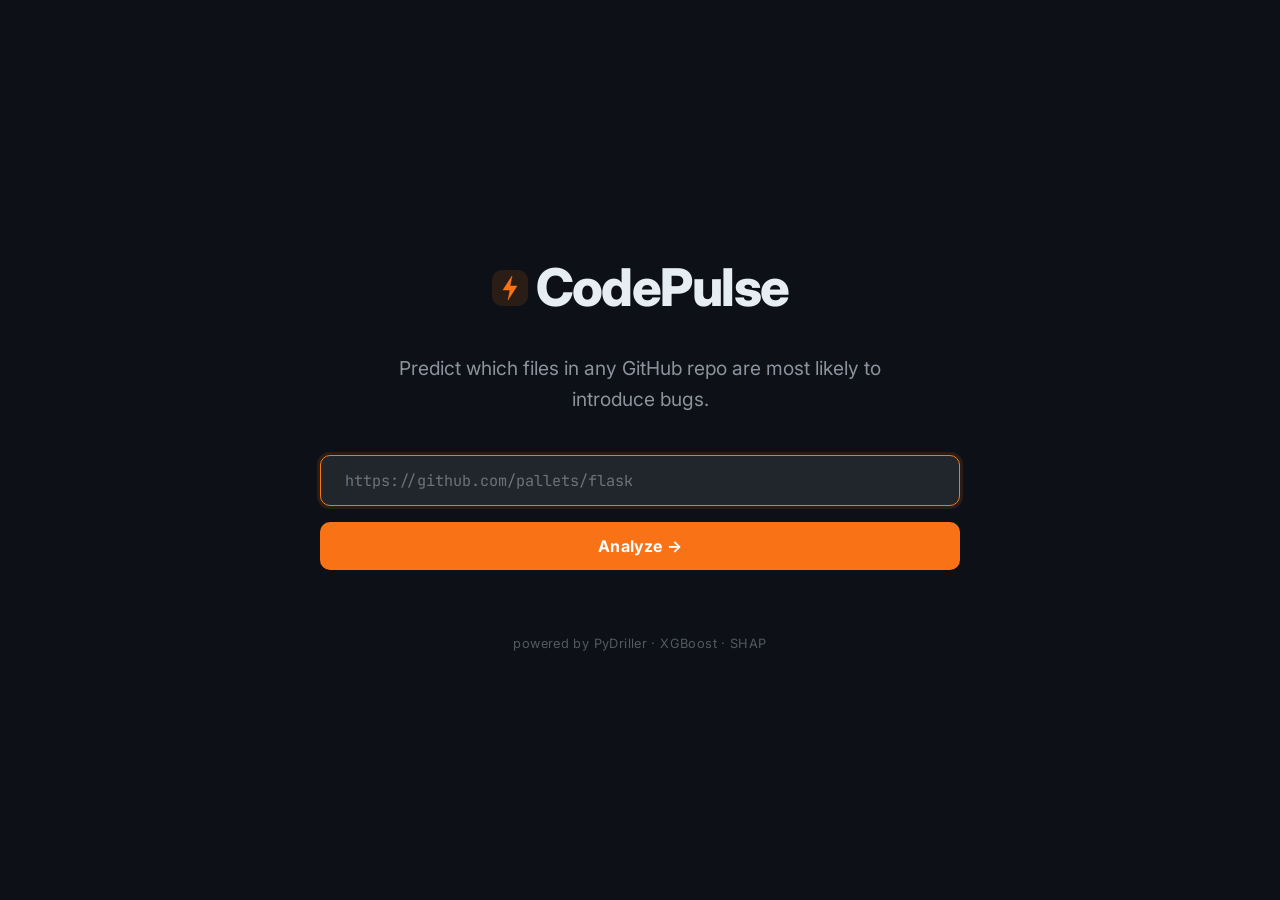
==== frontend/index.html @ bb13c8f0 "Add Day 3 website — FastAPI backend and production frontend Ships a complete, runnable website (uvic" ====
<!DOCTYPE html>
<html lang="en">
<head>
  <meta charset="UTF-8" />
  <meta name="viewport" content="width=device-width, initial-scale=1.0" />
  <title>CodePulse — Predictive Code Risk</title>
  <meta name="description" content="Predict which files in any GitHub repo are most likely to introduce bugs in the next 30 days." />

  <!-- Fonts -->
  <link rel="preconnect" href="https://fonts.googleapis.com" />
  <link rel="preconnect" href="https://fonts.gstatic.com" crossorigin />
  <link href="https://fonts.googleapis.com/css2?family=Inter:wght@400;500;600;700;800&family=JetBrains+Mono:wght@400;500&display=swap" rel="stylesheet" />

  <!-- Plotly -->
  <script src="https://cdn.plot.ly/plotly-2.27.0.min.js" defer></script>

  <!-- Styles -->
  <link rel="stylesheet" href="css/style.css" />
</head>
<body>

  <!-- ═══════════════════════════════════════════════════════════
       STATE 1 — Input Screen
  ════════════════════════════════════════════════════════════ -->
  <main id="input-screen" role="main">

    <div class="hero-logo" aria-label="CodePulse">
      <!-- Pulse / lightning icon -->
      <svg width="36" height="36" viewBox="0 0 36 36" fill="none" aria-hidden="true" xmlns="http://www.w3.org/2000/svg">
        <rect width="36" height="36" rx="10" fill="#f97316" fill-opacity="0.12"/>
        <path d="M20 6L11 20H18L16 30L25 16H18L20 6Z" fill="#f97316" stroke="#f97316" stroke-width="0.5" stroke-linejoin="round"/>
      </svg>
      <span class="hero-wordmark">CodePulse</span>
    </div>

    <p class="hero-subtitle">
      Predict which files in any GitHub repo are most likely to introduce bugs.
    </p>

    <div class="input-group">
      <label for="repo-url" class="visually-hidden">GitHub repository URL</label>
      <input
        id="repo-url"
        type="url"
        class="url-input"
        placeholder="https://github.com/pallets/flask"
        autocomplete="off"
        spellcheck="false"
        autocorrect="off"
        autocapitalize="off"
      />

      <button id="analyze-btn" class="analyze-btn" type="button">
        Analyze →
      </button>

      <div id="loading-state" class="loading-state" aria-live="polite" aria-label="Loading">
        <div class="spinner" role="status"></div>
        <span>Analyzing repository…</span>
      </div>

      <div id="error-msg" class="error-msg" role="alert" aria-live="assertive">
        <!-- SVG X icon -->
        <svg width="14" height="14" viewBox="0 0 14 14" fill="none" aria-hidden="true" xmlns="http://www.w3.org/2000/svg">
          <circle cx="7" cy="7" r="6.5" stroke="#f85149"/>
          <path d="M4.5 4.5L9.5 9.5M9.5 4.5L4.5 9.5" stroke="#f85149" stroke-width="1.5" stroke-linecap="round"/>
        </svg>
        <span id="error-text"></span>
      </div>
    </div>

    <footer class="hero-footer" aria-label="Powered by">
      powered by PyDriller · XGBoost · SHAP
    </footer>

  </main>

  <!-- ═══════════════════════════════════════════════════════════
       STATE 2 — Results Dashboard
  ════════════════════════════════════════════════════════════ -->
  <div id="results-screen" aria-label="Analysis results">

    <!-- Sticky navbar -->
    <nav class="navbar" aria-label="CodePulse navigation">
      <a href="#" class="nav-logo" aria-label="CodePulse home" onclick="return false;">
        <svg width="24" height="24" viewBox="0 0 36 36" fill="none" aria-hidden="true" xmlns="http://www.w3.org/2000/svg">
          <rect width="36" height="36" rx="10" fill="#f97316" fill-opacity="0.12"/>
          <path d="M20 6L11 20H18L16 30L25 16H18L20 6Z" fill="#f97316" stroke="#f97316" stroke-width="0.5" stroke-linejoin="round"/>
        </svg>
        <span class="nav-wordmark">CodePulse</span>
      </a>

      <button id="reset-btn" class="reset-btn" type="button" aria-label="Analyze another repository">
        <!-- Arrow left -->
        <svg width="14" height="14" viewBox="0 0 14 14" fill="none" aria-hidden="true" xmlns="http://www.w3.org/2000/svg">
          <path d="M9 2L4 7L9 12" stroke="#f97316" stroke-width="2" stroke-linecap="round" stroke-linejoin="round"/>
        </svg>
        Analyze another repo
      </button>
    </nav>

    <!-- Main dashboard -->
    <div class="dashboard">

      <!-- Repo name -->
      <h1 id="repo-heading" class="repo-heading"></h1>

      <!-- Summary strip -->
      <div class="summary-strip" role="region" aria-label="Analysis summary">
        <div class="stat-card">
          <span class="stat-label">Files Analyzed</span>
          <span id="stat-total" class="stat-value">—</span>
        </div>
        <div class="stat-card">
          <span class="stat-label">High Risk Files</span>
          <span id="stat-high-risk" class="stat-value high-risk">—</span>
        </div>
        <div class="stat-card">
          <span class="stat-label">Analyzed at</span>
          <span id="stat-time" class="stat-value" style="font-size:1.25rem">—</span>
        </div>
      </div>

      <!-- Risk Overview chart -->
      <section class="chart-section" aria-labelledby="chart-heading">
        <h2 id="chart-heading" class="section-header">Risk Overview</h2>
        <div id="risk-chart" role="img" aria-label="Top 10 riskiest files bar chart"></div>
      </section>

      <!-- File Risk Rankings table -->
      <section class="table-section" aria-labelledby="table-heading">
        <h2 id="table-heading" class="section-header">File Risk Rankings</h2>
        <div class="risk-table-wrapper">
          <table class="risk-table" aria-label="File risk rankings">
            <thead>
              <tr>
                <th scope="col">#</th>
                <th scope="col">File Path</th>
                <th scope="col">Risk Score</th>
                <th scope="col">Top Drivers</th>
              </tr>
            </thead>
            <tbody id="risk-table-body">
            </tbody>
          </table>
        </div>
      </section>

    </div><!-- /.dashboard -->
  </div><!-- /#results-screen -->

  <script src="js/app.js"></script>
</body>
</html>
---- frontend/css/style.css ----
/* CodePulse — Global Stylesheet
   Design system: GitHub-dark tone, orange accent, Inter + JetBrains Mono
   ─────────────────────────────────────────────────────────────── */

:root {
  /* Backgrounds */
  --bg-primary:   #0d1117;
  --bg-secondary: #161b22;
  --bg-tertiary:  #21262d;

  /* Borders */
  --border:       #30363d;
  --border-focus: #f97316;

  /* Text */
  --text-primary:   #e6edf3;
  --text-secondary: #8b949e;
  --text-inverse:   #0d1117;

  /* Accent */
  --accent:       #f97316;
  --accent-hover: #ea6c0a;
  --accent-dim:   rgba(249, 115, 22, 0.12);

  /* Risk bands */
  --risk-low:  #3fb950;
  --risk-mid:  #d29922;
  --risk-high: #f85149;

  /* Typography */
  --font-sans: 'Inter', system-ui, -apple-system, sans-serif;
  --font-mono: 'JetBrains Mono', 'Fira Code', monospace;

  /* Spacing scale */
  --space-xs: 4px;
  --space-sm: 8px;
  --space-md: 16px;
  --space-lg: 24px;
  --space-xl: 40px;
  --space-2xl: 64px;

  /* Z-index scale */
  --z-navbar:  10;
  --z-overlay: 20;
  --z-toast:   30;

  /* Radius */
  --radius-sm: 6px;
  --radius-md: 10px;
  --radius-lg: 14px;

  /* Transitions */
  --transition-fast: 150ms ease;
  --transition-base: 200ms ease;
  --transition-slow: 300ms ease;
}

/* ─── Reset & Base ──────────────────────────────────────────────── */

*, *::before, *::after {
  box-sizing: border-box;
  margin: 0;
  padding: 0;
}

html {
  font-size: 16px;
  -webkit-text-size-adjust: 100%;
  scroll-behavior: smooth;
}

body {
  background-color: var(--bg-primary);
  color: var(--text-primary);
  font-family: var(--font-sans);
  font-size: 1rem;
  line-height: 1.6;
  min-height: 100vh;
  -webkit-font-smoothing: antialiased;
  -moz-osx-font-smoothing: grayscale;
}

/* ─── Typography ────────────────────────────────────────────────── */

h1, h2, h3 {
  line-height: 1.25;
  font-weight: 700;
  letter-spacing: -0.01em;
}

p {
  line-height: 1.65;
  max-width: 65ch;
}

code, .mono {
  font-family: var(--font-mono);
  font-size: 0.875em;
}

/* ─── Utility ───────────────────────────────────────────────────── */

.visually-hidden {
  position: absolute;
  width: 1px;
  height: 1px;
  padding: 0;
  overflow: hidden;
  clip: rect(0, 0, 0, 0);
  white-space: nowrap;
  border: 0;
}

/* ─── Input Screen ──────────────────────────────────────────────── */

#input-screen {
  display: flex;
  flex-direction: column;
  align-items: center;
  justify-content: center;
  min-height: 100vh;
  padding: var(--space-xl) var(--space-md);
  text-align: center;
}

.hero-logo {
  display: flex;
  align-items: center;
  gap: var(--space-sm);
  margin-bottom: var(--space-lg);
}

.hero-logo svg {
  flex-shrink: 0;
}

.hero-wordmark {
  font-size: clamp(2rem, 5vw, 3.25rem);
  font-weight: 800;
  letter-spacing: -0.03em;
  color: var(--text-primary);
}

.hero-subtitle {
  font-size: clamp(1rem, 2.5vw, 1.2rem);
  color: var(--text-secondary);
  max-width: 540px;
  margin-bottom: var(--space-xl);
  line-height: 1.6;
}

.input-group {
  width: 100%;
  max-width: 640px;
  display: flex;
  flex-direction: column;
  gap: var(--space-md);
}

.url-input {
  width: 100%;
  padding: 14px var(--space-lg);
  background: var(--bg-tertiary);
  border: 1.5px solid var(--border);
  border-radius: var(--radius-md);
  color: var(--text-primary);
  font-family: var(--font-mono);
  font-size: 0.95rem;
  transition: border-color var(--transition-base), box-shadow var(--transition-base);
  outline: none;
}

.url-input::placeholder {
  color: var(--text-secondary);
  opacity: 0.7;
}

.url-input:focus {
  border-color: var(--accent);
  box-shadow: 0 0 0 3px var(--accent-dim);
}

.analyze-btn {
  width: 100%;
  padding: 14px var(--space-xl);
  background: var(--accent);
  color: #fff;
  font-family: var(--font-sans);
  font-size: 1rem;
  font-weight: 700;
  border: none;
  border-radius: var(--radius-md);
  cursor: pointer;
  transition: background var(--transition-base), transform var(--transition-fast), box-shadow var(--transition-base);
  letter-spacing: 0.01em;
  position: relative;
  overflow: hidden;
}

.analyze-btn:hover:not(:disabled) {
  background: var(--accent-hover);
  box-shadow: 0 4px 20px rgba(249, 115, 22, 0.35);
}

.analyze-btn:active:not(:disabled) {
  transform: scale(0.98);
}

.analyze-btn:disabled {
  opacity: 0.7;
  cursor: not-allowed;
}

/* Loading state */
.loading-state {
  display: none;
  align-items: center;
  justify-content: center;
  gap: var(--space-sm);
  color: var(--text-secondary);
  font-size: 0.9rem;
  margin-top: var(--space-sm);
}

.loading-state.visible {
  display: flex;
}

.spinner {
  width: 18px;
  height: 18px;
  border: 2px solid var(--border);
  border-top-color: var(--accent);
  border-radius: 50%;
  animation: spin 700ms linear infinite;
  flex-shrink: 0;
}

@keyframes spin {
  to { transform: rotate(360deg); }
}

/* Error message */
.error-msg {
  display: none;
  align-items: center;
  gap: var(--space-xs);
  color: var(--risk-high);
  font-size: 0.875rem;
  padding: var(--space-sm) var(--space-md);
  background: rgba(248, 81, 73, 0.08);
  border: 1px solid rgba(248, 81, 73, 0.25);
  border-radius: var(--radius-sm);
  text-align: left;
}

.error-msg.visible {
  display: flex;
}

/* Footer */
.hero-footer {
  margin-top: var(--space-2xl);
  font-size: 0.8rem;
  color: var(--text-secondary);
  opacity: 0.55;
  letter-spacing: 0.03em;
}

/* ─── Results Dashboard ─────────────────────────────────────────── */

#results-screen {
  display: none;
  flex-direction: column;
  min-height: 100vh;
}

#results-screen.visible {
  display: flex;
}

/* Navbar */
.navbar {
  position: sticky;
  top: 0;
  z-index: var(--z-navbar);
  background: rgba(13, 17, 23, 0.88);
  backdrop-filter: blur(12px);
  -webkit-backdrop-filter: blur(12px);
  border-bottom: 1px solid var(--border);
  display: flex;
  align-items: center;
  justify-content: space-between;
  padding: var(--space-md) var(--space-xl);
}

.nav-logo {
  display: flex;
  align-items: center;
  gap: var(--space-sm);
  text-decoration: none;
  color: var(--text-primary);
}

.nav-wordmark {
  font-size: 1.15rem;
  font-weight: 800;
  letter-spacing: -0.02em;
}

.reset-btn {
  display: flex;
  align-items: center;
  gap: 6px;
  padding: 7px var(--space-md);
  background: transparent;
  border: 1.5px solid var(--accent);
  border-radius: var(--radius-sm);
  color: var(--accent);
  font-family: var(--font-sans);
  font-size: 0.875rem;
  font-weight: 600;
  cursor: pointer;
  transition: background var(--transition-base), color var(--transition-base);
  letter-spacing: 0.01em;
}

.reset-btn:hover {
  background: var(--accent-dim);
}

/* Dashboard container */
.dashboard {
  flex: 1;
  max-width: 1200px;
  width: 100%;
  margin: 0 auto;
  padding: var(--space-xl) var(--space-xl);
}

/* Repo heading */
.repo-heading {
  font-size: clamp(1.5rem, 3vw, 2.25rem);
  font-weight: 800;
  letter-spacing: -0.02em;
  margin-bottom: var(--space-lg);
  color: var(--text-primary);
}

.repo-heading span {
  color: var(--text-secondary);
  font-weight: 400;
}

/* Summary strip */
.summary-strip {
  display: grid;
  grid-template-columns: repeat(3, 1fr);
  gap: var(--space-md);
  margin-bottom: var(--space-xl);
}

.stat-card {
  background: var(--bg-secondary);
  border: 1px solid var(--border);
  border-radius: var(--radius-md);
  padding: var(--space-lg);
  display: flex;
  flex-direction: column;
  gap: var(--space-xs);
}

.stat-label {
  font-size: 0.78rem;
  font-weight: 600;
  text-transform: uppercase;
  letter-spacing: 0.08em;
  color: var(--text-secondary);
}

.stat-value {
  font-size: 1.75rem;
  font-weight: 800;
  line-height: 1;
  color: var(--text-primary);
  letter-spacing: -0.02em;
}

.stat-value.high-risk {
  color: var(--risk-high);
}

/* Section headers */
.section-header {
  font-size: 1.1rem;
  font-weight: 700;
  color: var(--text-primary);
  margin-bottom: var(--space-md);
  padding-bottom: var(--space-sm);
  border-bottom: 1px solid var(--border);
  display: flex;
  align-items: center;
  gap: var(--space-sm);
}

.section-header::before {
  content: '';
  display: inline-block;
  width: 3px;
  height: 1em;
  background: var(--accent);
  border-radius: 2px;
}

/* Chart section */
.chart-section {
  margin-bottom: var(--space-xl);
}

#risk-chart {
  background: var(--bg-secondary);
  border: 1px solid var(--border);
  border-radius: var(--radius-md);
  overflow: hidden;
  min-height: 360px;
}

/* Table section */
.table-section {
  margin-bottom: var(--space-xl);
}

.risk-table-wrapper {
  background: var(--bg-secondary);
  border: 1px solid var(--border);
  border-radius: var(--radius-md);
  overflow: hidden;
}

.risk-table {
  width: 100%;
  border-collapse: collapse;
  font-size: 0.9rem;
}

.risk-table thead {
  background: var(--bg-tertiary);
}

.risk-table th {
  padding: var(--space-sm) var(--space-md);
  font-size: 0.72rem;
  font-weight: 700;
  text-transform: uppercase;
  letter-spacing: 0.07em;
  color: var(--text-secondary);
  text-align: left;
  border-bottom: 1px solid var(--border);
}

.risk-table th:first-child {
  width: 48px;
  text-align: center;
}

.risk-table th:nth-child(3) {
  width: 110px;
  text-align: center;
}

.risk-table td {
  padding: var(--space-sm) var(--space-md);
  border-bottom: 1px solid var(--border);
  vertical-align: middle;
  transition: background var(--transition-fast);
}

.risk-table tbody tr:last-child td {
  border-bottom: none;
}

.risk-table tbody tr:nth-child(even) td {
  background: rgba(255, 255, 255, 0.015);
}

.risk-table tbody tr:hover td {
  background: rgba(249, 115, 22, 0.04);
}

.row-rank {
  text-align: center;
  font-size: 0.8rem;
  font-weight: 700;
  color: var(--text-secondary);
}

.file-path {
  font-family: var(--font-mono);
  font-size: 0.82rem;
  color: var(--text-primary);
  word-break: break-all;
}

.risk-badge {
  display: inline-flex;
  align-items: center;
  justify-content: center;
  min-width: 54px;
  padding: 3px 10px;
  border-radius: 100px;
  font-size: 0.78rem;
  font-weight: 700;
  letter-spacing: 0.04em;
  font-family: var(--font-mono);
}

.risk-badge.low  { background: rgba(63, 185, 80, 0.15);  color: var(--risk-low);  border: 1px solid rgba(63, 185, 80, 0.3); }
.risk-badge.mid  { background: rgba(210, 153, 34, 0.15); color: var(--risk-mid);  border: 1px solid rgba(210, 153, 34, 0.3); }
.risk-badge.high { background: rgba(248, 81, 73, 0.15);  color: var(--risk-high); border: 1px solid rgba(248, 81, 73, 0.3); }

.drivers-cell {
  display: flex;
  flex-wrap: wrap;
  gap: var(--space-xs);
  align-items: center;
}

.driver-tag {
  display: inline-block;
  padding: 2px 8px;
  background: var(--bg-tertiary);
  border: 1px solid var(--border);
  border-radius: 100px;
  font-size: 0.72rem;
  color: var(--text-secondary);
  white-space: nowrap;
  letter-spacing: 0.01em;
}

/* ─── Reduced Motion ────────────────────────────────────────────── */

@media (prefers-reduced-motion: reduce) {
  .spinner {
    animation: none;
    border-top-color: var(--accent);
    opacity: 0.6;
  }
  * {
    transition-duration: 0.01ms !important;
  }
}

/* ─── Responsive ────────────────────────────────────────────────── */

@media (max-width: 768px) {
  .navbar {
    padding: var(--space-md);
  }

  .dashboard {
    padding: var(--space-lg) var(--space-md);
  }

  .summary-strip {
    grid-template-columns: 1fr;
    gap: var(--space-sm);
  }

  .stat-card {
    padding: var(--space-md);
  }

  .stat-value {
    font-size: 1.4rem;
  }

  .risk-table {
    font-size: 0.82rem;
  }

  .drivers-cell {
    display: none;
  }
}

@media (max-width: 480px) {
  .hero-wordmark {
    font-size: 1.8rem;
  }

  .analyze-btn {
    font-size: 0.95rem;
  }
}
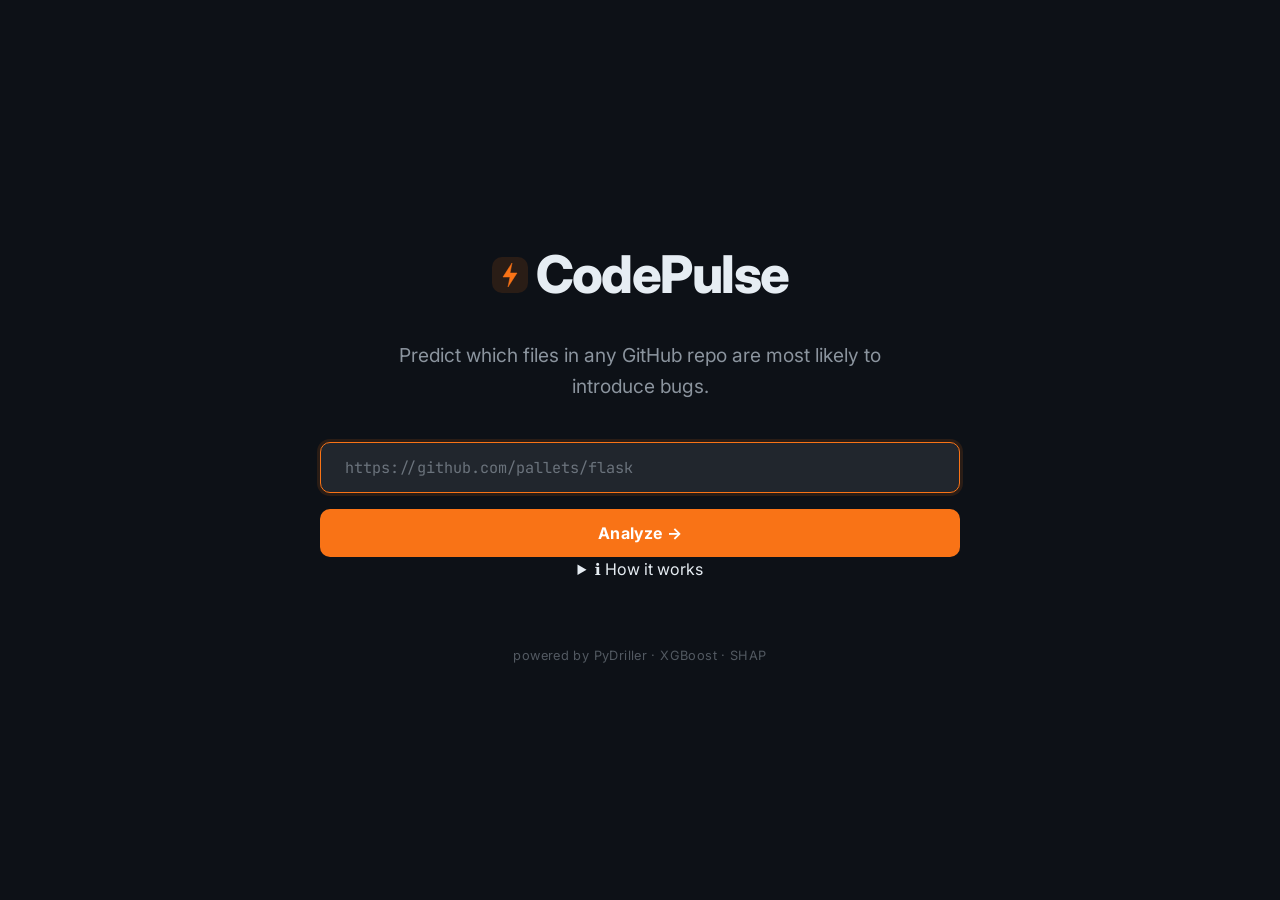
==== commit cf83d74b: "feat: add metrics chips, PR curve section, detail panel, tooltips, footer to index.html" ====
--- a/frontend/index.html
+++ b/frontend/index.html
@@ -69,6 +69,16 @@
       </div>
     </div>
 
+    <!-- How it works expandable -->
+    <details class="how-it-works">
+      <summary class="how-it-works-toggle">ℹ How it works</summary>
+      <ul class="how-it-works-list">
+        <li>CodePulse mines the full commit history of any public GitHub repo using PyDriller, extracting churn, coupling, authorship, and complexity signals per file.</li>
+        <li>An XGBoost model trained on past commit patterns — with a strict temporal split to prevent data leakage — predicts each file's probability of appearing in a bug-fix commit within the next 30 days.</li>
+        <li>SHAP values explain every risk score, showing exactly which signals are driving the prediction for each file.</li>
+      </ul>
+    </details>
+
     <footer class="hero-footer" aria-label="Powered by">
       powered by PyDriller · XGBoost · SHAP
     </footer>
@@ -121,23 +131,33 @@
         </div>
       </div>
 
+      <!-- Model metrics chips -->
+      <div id="metrics-chips" class="metrics-chips" aria-label="Model evaluation metrics"></div>
+
       <!-- Risk Overview chart -->
       <section class="chart-section" aria-labelledby="chart-heading">
-        <h2 id="chart-heading" class="section-header">Risk Overview</h2>
+        <h2 id="chart-heading" class="section-header">Risk Overview — Top 10 Files</h2>
         <div id="risk-chart" role="img" aria-label="Top 10 riskiest files bar chart"></div>
+      </section>
+
+      <!-- Precision-Recall curve -->
+      <section class="chart-section" id="pr-curve-section" aria-labelledby="pr-heading" hidden>
+        <h2 id="pr-heading" class="section-header">Model Precision-Recall Curve</h2>
+        <div id="pr-curve-chart" role="img" aria-label="Precision-recall curve"></div>
       </section>
 
       <!-- File Risk Rankings table -->
       <section class="table-section" aria-labelledby="table-heading">
         <h2 id="table-heading" class="section-header">File Risk Rankings</h2>
+        <p class="table-hint">Click any row to see a full breakdown for that file.</p>
         <div class="risk-table-wrapper">
           <table class="risk-table" aria-label="File risk rankings">
             <thead>
               <tr>
                 <th scope="col">#</th>
                 <th scope="col">File Path</th>
-                <th scope="col">Risk Score</th>
-                <th scope="col">Top Drivers</th>
+                <th scope="col" title="Predicted probability (0–100) that this file will appear in a bug-fix commit within 30 days.">Risk Score ⓘ</th>
+                <th scope="col" title="The top SHAP feature drivers pushing the risk score up for this file.">Top Drivers ⓘ</th>
               </tr>
             </thead>
             <tbody id="risk-table-body">
@@ -146,7 +166,20 @@
         </div>
       </section>
 
+      <!-- Site footer -->
+      <footer class="site-footer">
+        CodePulse — Hackathon Project &nbsp;|&nbsp;
+        <a href="https://github.com/BornaBoyafraz/CodePulse" target="_blank" rel="noopener">github.com/BornaBoyafraz/CodePulse</a>
+      </footer>
+
     </div><!-- /.dashboard -->
+
+    <!-- File detail slide-in panel -->
+    <aside id="detail-panel" class="detail-panel" aria-label="File detail" aria-hidden="true">
+      <button class="detail-close" id="detail-close-btn" aria-label="Close detail panel" type="button">×</button>
+      <div id="detail-content" class="detail-content"></div>
+    </aside>
+
   </div><!-- /#results-screen -->
 
   <script src="js/app.js"></script>
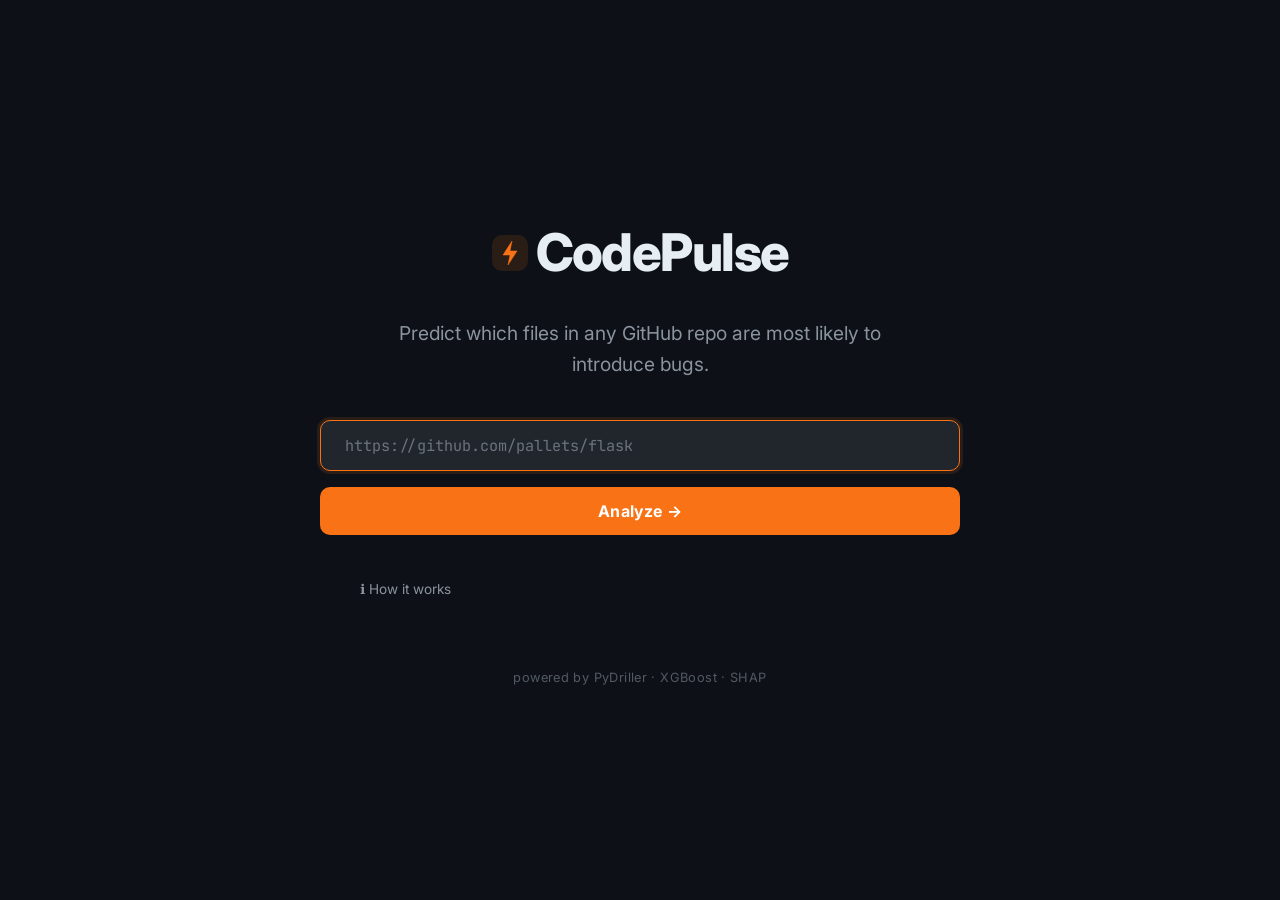
==== commit bcab9fe0: "feat: add treemap section div to results dashboard" ====
--- a/frontend/index.html
+++ b/frontend/index.html
@@ -140,6 +140,12 @@
         <div id="risk-chart" role="img" aria-label="Top 10 riskiest files bar chart"></div>
       </section>
 
+      <!-- Codebase Risk Map (treemap) -->
+      <section class="chart-section" id="treemap-section" aria-labelledby="treemap-heading" hidden>
+        <h2 id="treemap-heading" class="section-header">Codebase Risk Map</h2>
+        <div id="treemap-chart" role="img" aria-label="Codebase risk treemap"></div>
+      </section>
+
       <!-- Precision-Recall curve -->
       <section class="chart-section" id="pr-curve-section" aria-labelledby="pr-heading" hidden>
         <h2 id="pr-heading" class="section-header">Model Precision-Recall Curve</h2>
--- a/frontend/css/style.css
+++ b/frontend/css/style.css
@@ -592,3 +592,285 @@
     font-size: 0.95rem;
   }
 }
+
+/* ─── How It Works (input screen) ──────────────────────────────── */
+
+.how-it-works {
+  margin-top: var(--space-xl);
+  max-width: 560px;
+  width: 100%;
+  text-align: left;
+}
+
+.how-it-works-toggle {
+  font-size: 0.85rem;
+  color: var(--text-secondary);
+  cursor: pointer;
+  list-style: none;
+  display: flex;
+  align-items: center;
+  gap: var(--space-xs);
+  padding: var(--space-xs) 0;
+  user-select: none;
+  transition: color var(--transition-base);
+}
+
+.how-it-works-toggle::-webkit-details-marker { display: none; }
+
+.how-it-works-toggle:hover {
+  color: var(--text-primary);
+}
+
+.how-it-works-list {
+  margin-top: var(--space-md);
+  padding-left: var(--space-lg);
+  display: flex;
+  flex-direction: column;
+  gap: var(--space-sm);
+}
+
+.how-it-works-list li {
+  font-size: 0.85rem;
+  color: var(--text-secondary);
+  line-height: 1.6;
+}
+
+/* ─── Metrics Chips ─────────────────────────────────────────────── */
+
+.metrics-chips {
+  display: flex;
+  flex-wrap: wrap;
+  gap: 0.625rem;
+  margin-bottom: var(--space-lg);
+  min-height: 32px;
+}
+
+.metric-chip {
+  display: inline-flex;
+  align-items: center;
+  gap: 0.5rem;
+  padding: 0.3rem 0.85rem;
+  background: var(--bg-secondary);
+  border: 1px solid var(--border);
+  border-radius: 100px;
+  font-size: 0.8rem;
+}
+
+.chip-label {
+  color: var(--text-secondary);
+  font-weight: 500;
+  letter-spacing: 0.02em;
+}
+
+.chip-value {
+  color: var(--text-primary);
+  font-family: var(--font-mono);
+  font-weight: 600;
+}
+
+/* ─── PR Curve Chart Container ──────────────────────────────────── */
+
+#pr-curve-chart {
+  background: var(--bg-secondary);
+  border: 1px solid var(--border);
+  border-radius: var(--radius-md);
+  overflow: hidden;
+  min-height: 320px;
+}
+
+/* ─── Table Hint ────────────────────────────────────────────────── */
+
+.table-hint {
+  font-size: 0.8rem;
+  color: var(--text-secondary);
+  margin-bottom: var(--space-sm);
+  opacity: 0.75;
+}
+
+/* ─── Clickable Table Rows ──────────────────────────────────────── */
+
+.clickable-row {
+  cursor: pointer;
+}
+
+.clickable-row:hover td {
+  background: rgba(249, 115, 22, 0.06) !important;
+}
+
+/* ─── Empty State ───────────────────────────────────────────────── */
+
+.empty-state {
+  text-align: center;
+  color: var(--text-secondary);
+  padding: var(--space-xl) !important;
+  font-size: 0.9rem;
+}
+
+/* ─── Critical Risk Pulse ───────────────────────────────────────── */
+
+@keyframes pulse-risk {
+  0%, 100% { box-shadow: 0 0 0 0 rgba(248, 81, 73, 0.4); }
+  50%       { box-shadow: 0 0 0 5px rgba(248, 81, 73, 0); }
+}
+
+.risk-badge.is-critical {
+  animation: pulse-risk 2s ease-in-out infinite;
+}
+
+/* ─── File Detail Panel ─────────────────────────────────────────── */
+
+.detail-panel {
+  position: fixed;
+  top: 0;
+  right: 0;
+  width: 380px;
+  height: 100%;
+  background: var(--bg-primary);
+  border-left: 1px solid var(--border);
+  padding: var(--space-xl) var(--space-lg);
+  overflow-y: auto;
+  transform: translateX(100%);
+  transition: transform 0.25s ease;
+  z-index: var(--z-overlay);
+  box-shadow: -8px 0 32px rgba(0, 0, 0, 0.4);
+}
+
+.detail-panel.is-open {
+  transform: translateX(0);
+}
+
+.detail-close {
+  position: absolute;
+  top: var(--space-md);
+  right: var(--space-md);
+  width: 32px;
+  height: 32px;
+  background: transparent;
+  border: 1px solid var(--border);
+  border-radius: var(--radius-sm);
+  color: var(--text-secondary);
+  font-size: 1.1rem;
+  font-family: var(--font-sans);
+  cursor: pointer;
+  display: flex;
+  align-items: center;
+  justify-content: center;
+  transition: background var(--transition-base), color var(--transition-base);
+  line-height: 1;
+}
+
+.detail-close:hover {
+  background: var(--bg-tertiary);
+  color: var(--text-primary);
+}
+
+.detail-content {
+  margin-top: var(--space-xl);
+}
+
+.detail-file-path {
+  font-family: var(--font-mono);
+  font-size: 0.78rem;
+  color: var(--text-secondary);
+  word-break: break-all;
+  margin-bottom: var(--space-md);
+  line-height: 1.5;
+}
+
+.detail-risk-badge {
+  font-size: 1.15rem;
+  padding: 0.4rem 1.1rem;
+  margin-bottom: var(--space-lg);
+}
+
+.detail-section-label {
+  font-size: 0.72rem;
+  font-weight: 700;
+  text-transform: uppercase;
+  letter-spacing: 0.08em;
+  color: var(--text-secondary);
+  margin-bottom: var(--space-sm);
+  margin-top: var(--space-lg);
+}
+
+.detail-drivers {
+  list-style: none;
+  display: flex;
+  flex-direction: column;
+  gap: var(--space-xs);
+}
+
+.detail-driver-item {
+  font-size: 0.83rem;
+  color: var(--text-secondary);
+  padding: 5px var(--space-sm);
+  background: var(--bg-secondary);
+  border: 1px solid var(--border);
+  border-radius: var(--radius-sm);
+  line-height: 1.5;
+}
+
+.detail-driver-item.muted {
+  opacity: 0.6;
+  font-style: italic;
+}
+
+.detail-stats-grid {
+  display: grid;
+  grid-template-columns: 1fr 1fr;
+  gap: var(--space-sm);
+}
+
+.detail-stat {
+  background: var(--bg-secondary);
+  border: 1px solid var(--border);
+  border-radius: var(--radius-sm);
+  padding: var(--space-sm) var(--space-md);
+  display: flex;
+  flex-direction: column;
+  gap: 2px;
+}
+
+.detail-stat-label {
+  font-size: 0.7rem;
+  font-weight: 600;
+  text-transform: uppercase;
+  letter-spacing: 0.07em;
+  color: var(--text-secondary);
+}
+
+.detail-stat-value {
+  font-family: var(--font-mono);
+  font-size: 1.05rem;
+  font-weight: 700;
+  color: var(--text-primary);
+}
+
+/* ─── Site Footer (results screen) ─────────────────────────────── */
+
+.site-footer {
+  text-align: center;
+  font-size: 0.78rem;
+  color: var(--text-secondary);
+  opacity: 0.5;
+  padding: var(--space-lg) 0 var(--space-xl);
+  letter-spacing: 0.02em;
+}
+
+.site-footer a {
+  color: inherit;
+  text-decoration: underline;
+  text-underline-offset: 3px;
+}
+
+.site-footer a:hover {
+  opacity: 1;
+  color: var(--text-primary);
+}
+
+/* Mobile: hide detail panel on very small screens */
+@media (max-width: 480px) {
+  .detail-panel {
+    width: 100%;
+  }
+}
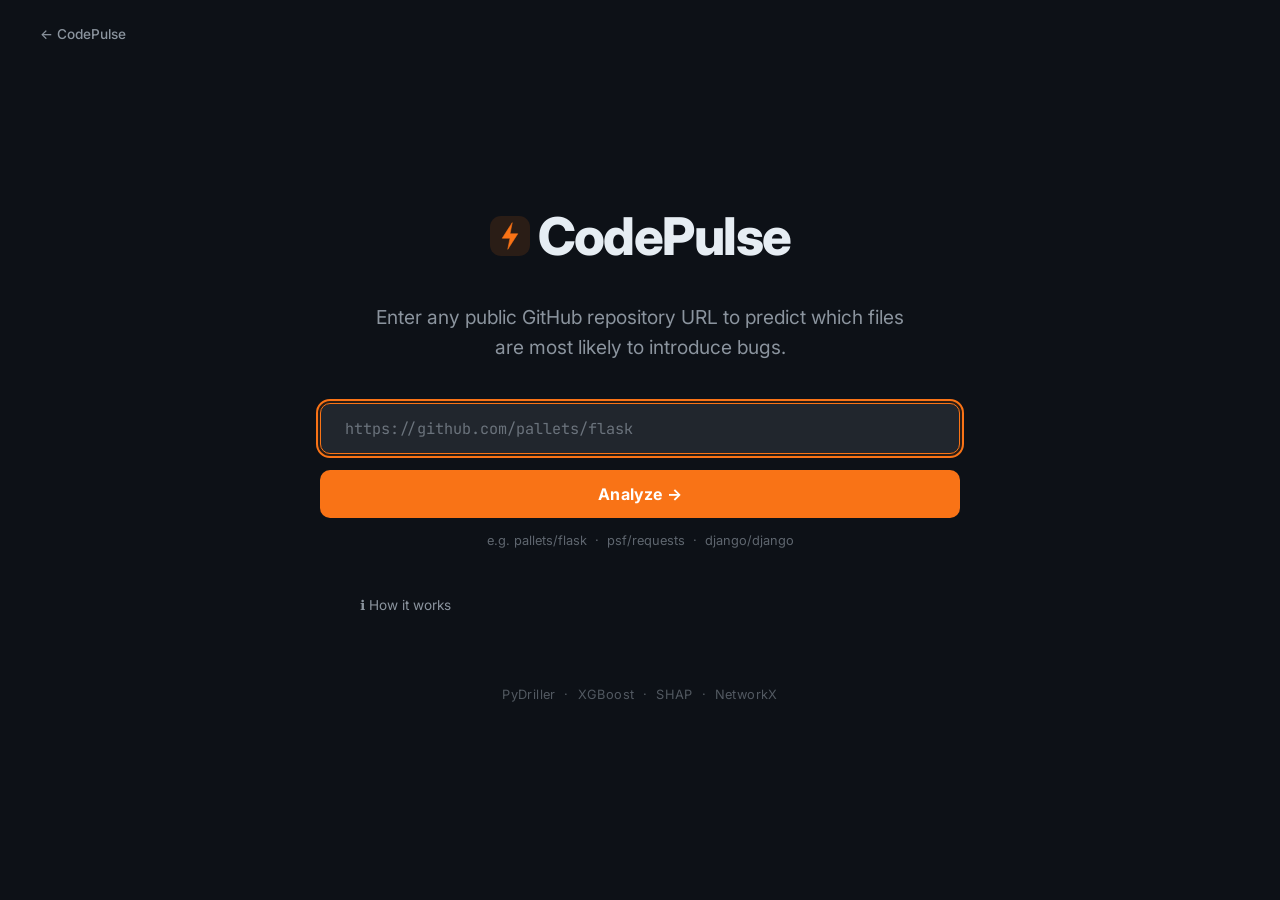
==== commit 40eefdd3: "feat: add landing page and remove auth — open app, single Try-it CTA - landing.html: hero with anima" ====
--- a/frontend/index.html
+++ b/frontend/index.html
@@ -24,9 +24,13 @@
   ════════════════════════════════════════════════════════════ -->
   <main id="input-screen" role="main">
 
+    <!-- Back link -->
+    <a href="/landing.html" class="back-link" aria-label="Back to landing page">
+      ← CodePulse
+    </a>
+
     <div class="hero-logo" aria-label="CodePulse">
-      <!-- Pulse / lightning icon -->
-      <svg width="36" height="36" viewBox="0 0 36 36" fill="none" aria-hidden="true" xmlns="http://www.w3.org/2000/svg">
+      <svg width="40" height="40" viewBox="0 0 36 36" fill="none" aria-hidden="true" xmlns="http://www.w3.org/2000/svg">
         <rect width="36" height="36" rx="10" fill="#f97316" fill-opacity="0.12"/>
         <path d="M20 6L11 20H18L16 30L25 16H18L20 6Z" fill="#f97316" stroke="#f97316" stroke-width="0.5" stroke-linejoin="round"/>
       </svg>
@@ -34,7 +38,7 @@
     </div>
 
     <p class="hero-subtitle">
-      Predict which files in any GitHub repo are most likely to introduce bugs.
+      Enter any public GitHub repository URL to predict which files are most likely to introduce bugs.
     </p>
 
     <div class="input-group">
@@ -54,19 +58,29 @@
         Analyze →
       </button>
 
+      <p class="input-hint">e.g. pallets/flask &nbsp;·&nbsp; psf/requests &nbsp;·&nbsp; django/django</p>
+
       <div id="loading-state" class="loading-state" aria-live="polite" aria-label="Loading">
         <div class="spinner" role="status"></div>
-        <span>Analyzing repository…</span>
+        <span id="loading-text">Analyzing repository…</span>
       </div>
 
       <div id="error-msg" class="error-msg" role="alert" aria-live="assertive">
-        <!-- SVG X icon -->
         <svg width="14" height="14" viewBox="0 0 14 14" fill="none" aria-hidden="true" xmlns="http://www.w3.org/2000/svg">
           <circle cx="7" cy="7" r="6.5" stroke="#f85149"/>
           <path d="M4.5 4.5L9.5 9.5M9.5 4.5L4.5 9.5" stroke="#f85149" stroke-width="1.5" stroke-linecap="round"/>
         </svg>
         <span id="error-text"></span>
       </div>
+    </div>
+
+    <!-- Skeleton loading (shown while pipeline runs) -->
+    <div id="skeleton-screen" class="skeleton-screen" hidden aria-label="Loading results" aria-live="polite">
+      <div class="skeleton-bar wide"></div>
+      <div class="skeleton-bar medium"></div>
+      <div class="skeleton-bar short"></div>
+      <div class="skeleton-bar wide"></div>
+      <div class="skeleton-bar medium"></div>
     </div>
 
     <!-- How it works expandable -->
@@ -80,7 +94,7 @@
     </details>
 
     <footer class="hero-footer" aria-label="Powered by">
-      powered by PyDriller · XGBoost · SHAP
+      PyDriller &nbsp;·&nbsp; XGBoost &nbsp;·&nbsp; SHAP &nbsp;·&nbsp; NetworkX
     </footer>
 
   </main>
@@ -92,7 +106,7 @@
 
     <!-- Sticky navbar -->
     <nav class="navbar" aria-label="CodePulse navigation">
-      <a href="#" class="nav-logo" aria-label="CodePulse home" onclick="return false;">
+      <a href="/landing.html" class="nav-logo" aria-label="Back to CodePulse home">
         <svg width="24" height="24" viewBox="0 0 36 36" fill="none" aria-hidden="true" xmlns="http://www.w3.org/2000/svg">
           <rect width="36" height="36" rx="10" fill="#f97316" fill-opacity="0.12"/>
           <path d="M20 6L11 20H18L16 30L25 16H18L20 6Z" fill="#f97316" stroke="#f97316" stroke-width="0.5" stroke-linejoin="round"/>
@@ -101,7 +115,6 @@
       </a>
 
       <button id="reset-btn" class="reset-btn" type="button" aria-label="Analyze another repository">
-        <!-- Arrow left -->
         <svg width="14" height="14" viewBox="0 0 14 14" fill="none" aria-hidden="true" xmlns="http://www.w3.org/2000/svg">
           <path d="M9 2L4 7L9 12" stroke="#f97316" stroke-width="2" stroke-linecap="round" stroke-linejoin="round"/>
         </svg>
@@ -121,7 +134,7 @@
           <span class="stat-label">Files Analyzed</span>
           <span id="stat-total" class="stat-value">—</span>
         </div>
-        <div class="stat-card">
+        <div class="stat-card stat-card--danger">
           <span class="stat-label">High Risk Files</span>
           <span id="stat-high-risk" class="stat-value high-risk">—</span>
         </div>
@@ -136,26 +149,34 @@
 
       <!-- Risk Overview chart -->
       <section class="chart-section" aria-labelledby="chart-heading">
-        <h2 id="chart-heading" class="section-header">Risk Overview — Top 10 Files</h2>
+        <h2 id="chart-heading" class="section-header">
+          <span class="section-accent"></span>Risk Overview — Top 10 Files
+        </h2>
         <div id="risk-chart" role="img" aria-label="Top 10 riskiest files bar chart"></div>
       </section>
 
       <!-- Codebase Risk Map (treemap) -->
       <section class="chart-section" id="treemap-section" aria-labelledby="treemap-heading" hidden>
-        <h2 id="treemap-heading" class="section-header">Codebase Risk Map</h2>
+        <h2 id="treemap-heading" class="section-header">
+          <span class="section-accent"></span>Codebase Risk Map
+        </h2>
         <div id="treemap-chart" role="img" aria-label="Codebase risk treemap"></div>
       </section>
 
       <!-- Precision-Recall curve -->
       <section class="chart-section" id="pr-curve-section" aria-labelledby="pr-heading" hidden>
-        <h2 id="pr-heading" class="section-header">Model Precision-Recall Curve</h2>
+        <h2 id="pr-heading" class="section-header">
+          <span class="section-accent"></span>Model Precision-Recall Curve
+        </h2>
         <div id="pr-curve-chart" role="img" aria-label="Precision-recall curve"></div>
       </section>
 
       <!-- File Risk Rankings table -->
       <section class="table-section" aria-labelledby="table-heading">
-        <h2 id="table-heading" class="section-header">File Risk Rankings</h2>
-        <p class="table-hint">Click any row to see a full breakdown for that file.</p>
+        <h2 id="table-heading" class="section-header">
+          <span class="section-accent"></span>File Risk Rankings
+        </h2>
+        <p class="table-hint">Click any row to see a full SHAP breakdown for that file.</p>
         <div class="risk-table-wrapper">
           <table class="risk-table" aria-label="File risk rankings">
             <thead>
@@ -163,7 +184,7 @@
                 <th scope="col">#</th>
                 <th scope="col">File Path</th>
                 <th scope="col" title="Predicted probability (0–100) that this file will appear in a bug-fix commit within 30 days.">Risk Score ⓘ</th>
-                <th scope="col" title="The top SHAP feature drivers pushing the risk score up for this file.">Top Drivers ⓘ</th>
+                <th scope="col" class="drivers-header" title="The top SHAP feature drivers pushing the risk score up for this file.">Top Drivers ⓘ</th>
               </tr>
             </thead>
             <tbody id="risk-table-body">
--- a/frontend/css/style.css
+++ b/frontend/css/style.css
@@ -121,6 +121,7 @@
   min-height: 100vh;
   padding: var(--space-xl) var(--space-md);
   text-align: center;
+  position: relative;
 }
 
 .hero-logo {
@@ -537,6 +538,50 @@
   letter-spacing: 0.01em;
 }
 
+/* ─── Skeleton Loading ──────────────────────────────────────────── */
+
+@keyframes shimmer {
+  0%   { background-position: -400px 0; }
+  100% { background-position:  400px 0; }
+}
+
+.skeleton {
+  display: inline-block;
+  border-radius: 4px;
+  background: linear-gradient(
+    90deg,
+    var(--bg-tertiary) 25%,
+    #2d333b 50%,
+    var(--bg-tertiary) 75%
+  );
+  background-size: 400px 100%;
+  animation: shimmer 1.4s ease-in-out infinite;
+  vertical-align: middle;
+}
+
+.skeleton-path     { width: 260px; height: 13px; }
+.skeleton-inline   { width: 22px;  height: 13px; }
+.skeleton-badge-sm { width: 58px;  height: 22px; border-radius: 100px; }
+.skeleton-tag      { width: 68px;  height: 20px; border-radius: 100px; }
+
+.skeleton-status-text {
+  text-align: center;
+  font-size: 0.82rem;
+  color: var(--text-secondary);
+  padding: var(--space-md) !important;
+  font-style: italic;
+  letter-spacing: 0.01em;
+}
+
+/* ─── Focus / Keyboard Navigation ──────────────────────────────── */
+
+button:focus-visible,
+input:focus-visible,
+.clickable-row:focus-visible {
+  outline: 2px solid var(--accent);
+  outline-offset: 2px;
+}
+
 /* ─── Reduced Motion ────────────────────────────────────────────── */
 
 @media (prefers-reduced-motion: reduce) {
@@ -545,6 +590,10 @@
     border-top-color: var(--accent);
     opacity: 0.6;
   }
+  .skeleton {
+    animation: none;
+    opacity: 0.5;
+  }
   * {
     transition-duration: 0.01ms !important;
   }
@@ -578,8 +627,15 @@
     font-size: 0.82rem;
   }
 
-  .drivers-cell {
+  .drivers-cell,
+  th.drivers-header {
     display: none;
+  }
+
+  .detail-panel {
+    width: 100%;
+    right: 0;
+    left: 0;
   }
 }
 
@@ -676,6 +732,14 @@
   border-radius: var(--radius-md);
   overflow: hidden;
   min-height: 320px;
+}
+
+#treemap-chart {
+  background: var(--bg-secondary);
+  border: 1px solid var(--border);
+  border-radius: var(--radius-md);
+  overflow: hidden;
+  min-height: 380px;
 }
 
 /* ─── Table Hint ────────────────────────────────────────────────── */
@@ -868,9 +932,39 @@
   color: var(--text-primary);
 }
 
-/* Mobile: hide detail panel on very small screens */
-@media (max-width: 480px) {
-  .detail-panel {
-    width: 100%;
-  }
-}
+/* ─── Back link (input screen) ────────────────────────────────── */
+.back-link {
+  position: absolute;
+  top: var(--space-lg);
+  left: var(--space-xl);
+  font-size: 0.85rem;
+  font-weight: 500;
+  color: var(--text-secondary);
+  text-decoration: none;
+  display: flex;
+  align-items: center;
+  gap: 4px;
+  transition: color var(--transition-fast);
+}
+
+.back-link:hover {
+  color: var(--accent);
+}
+
+/* ─── Input hint (example repos) ─────────────────────────────── */
+.input-hint {
+  font-size: 0.8rem;
+  color: var(--text-secondary);
+  opacity: 0.65;
+  margin-top: -4px;
+  max-width: none;
+}
+
+/* ─── Stat card danger variant (high risk) ────────────────────── */
+.stat-card--danger {
+  border-top: 2px solid var(--risk-high);
+}
+
+/* ─── Section accent span (decorative, CSS ::before handles it) ─ */
+.section-accent { display: none; }
+
